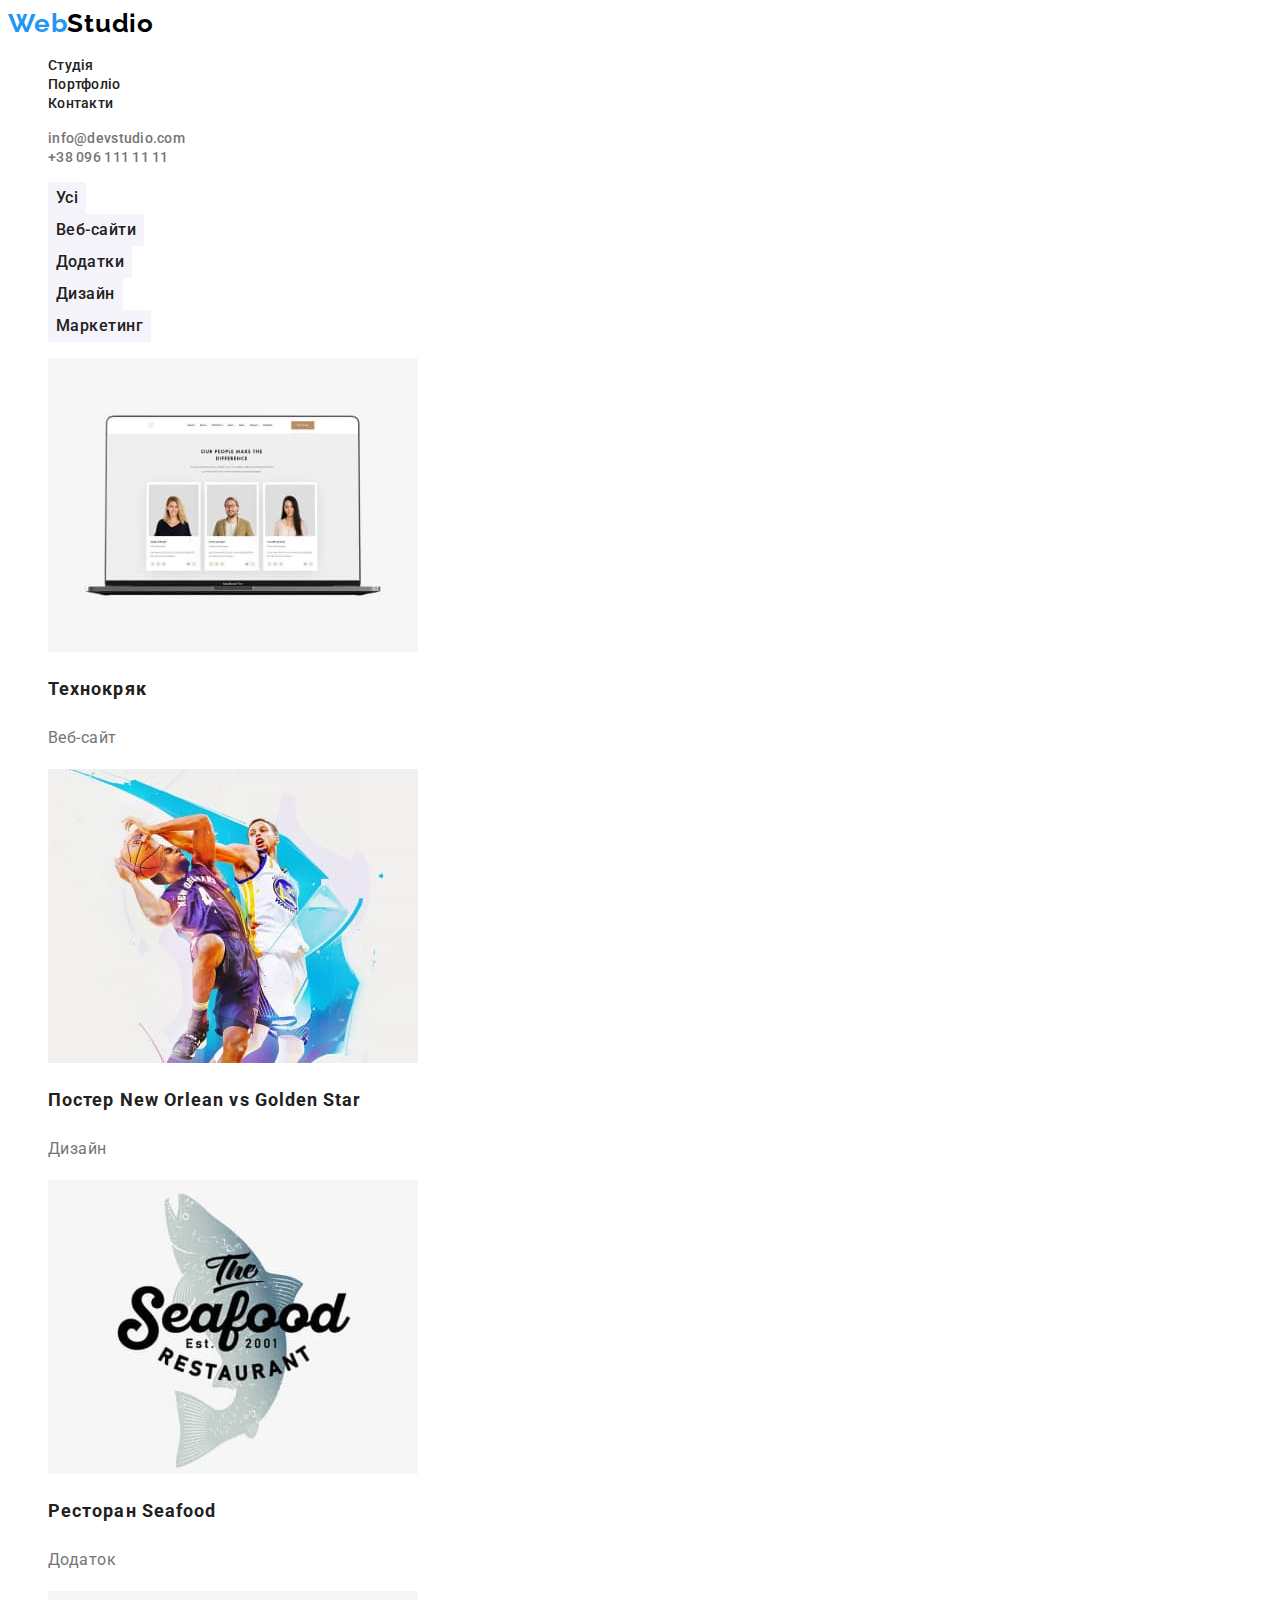
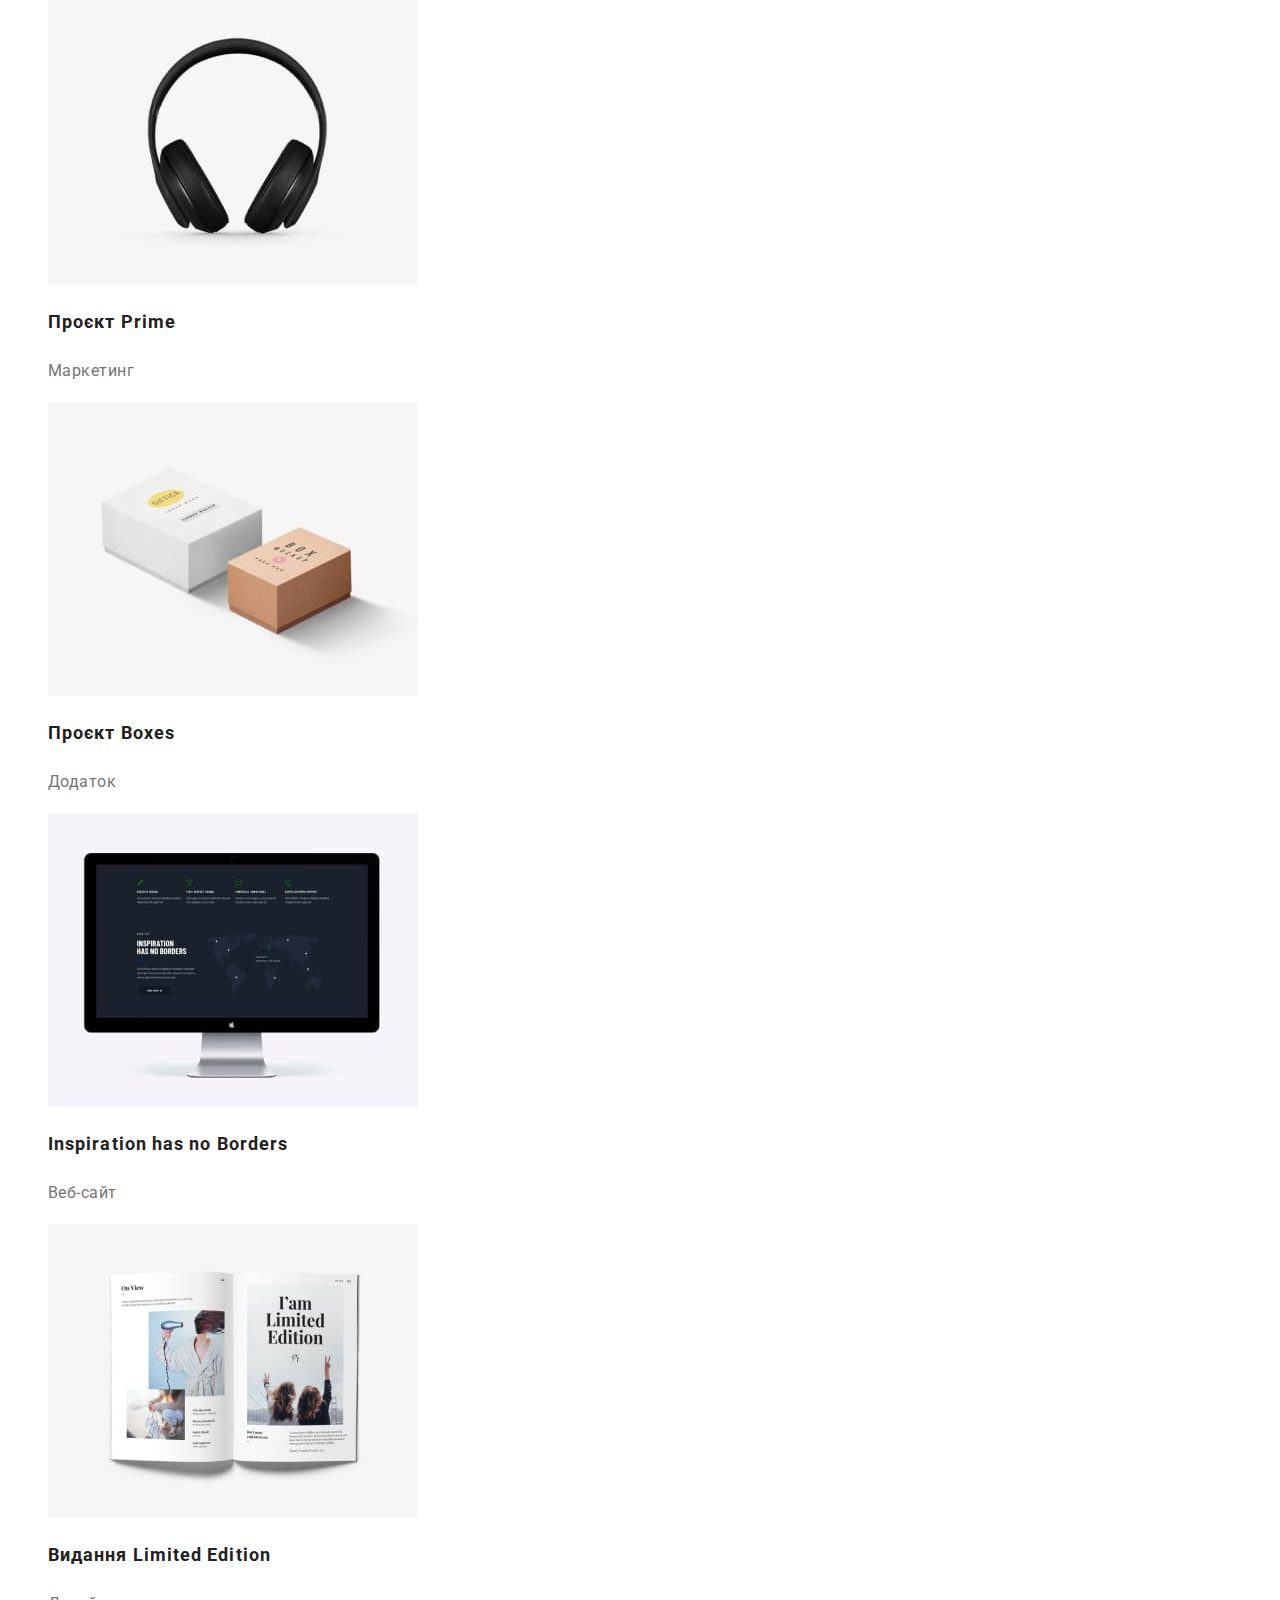
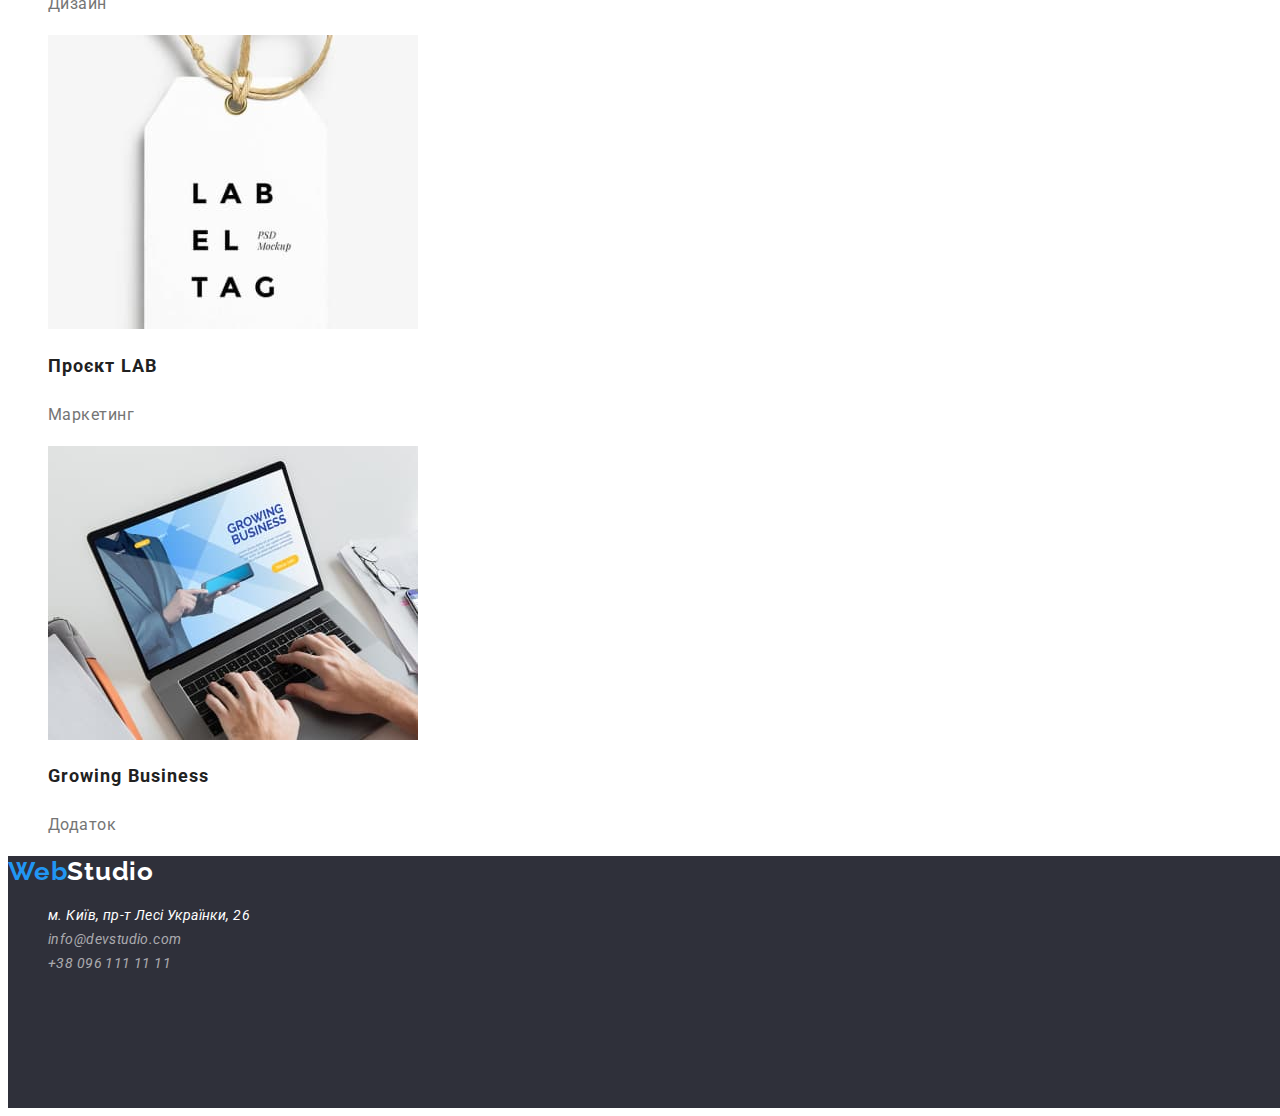
==== portfolio.html @ 35b89006 "homework 3" ====
<!DOCTYPE html>
<html lang="uk-UA">
  <head>
    <meta charset="UTF-8" />
    <meta http-equiv="X-UA-Compatible" content="IE=edge" />
    <meta name="viewport" content="width=device-width, initial-scale=1.0" />
    <title>Портфоліо</title>
    <link rel="preconnect" href="https://fonts.googleapis.com" />
    <link rel="preconnect" href="https://fonts.gstatic.com" crossorigin />
    <link
      href="https://fonts.googleapis.com/css2?family=Raleway:wght@700&family=Roboto:wght@400;500;700;900&display=swap"
      rel="stylesheet"
    />
    <link rel="stylesheet" href="./css/styles.css" />
  </head>

  <body>
    <header class="header">
      <!--Головна інформація-->
      <nav class="nav">
        <a href="./index.html" class="link logo"
          ><span class="logo-web">Web</span
          ><span class="logo-studio">Studio</span></a
        >
        <ul class="list site-navigation">
          <li><a href="./index.html" class="link">Студія</a></li>
          <li>
            <a href="./portfolio.html" class="link current-portfolio"
              >Портфоліо</a
            >
          </li>
          <li><a href="#" class="link current-contacts">Контакти</a></li>
        </ul>
      </nav>

      <!--Контактна інформація-->
      <ul class="list contacts">
        <li>
          <a href="mailto:info@devstudio.com" class="link"
            >info@devstudio.com</a
          >
        </li>
        <li><a href="tel:+380961111111" class="link">+38 096 111 11 11</a></li>
      </ul>
    </header>

    <main>
      <section class="section">
        <h1 class="visually-hidden">Приклади наших робіт</h1>
        <!--Фільтр-->
        <ul class="list">
          <li><button type="button" class="filtr">Усі</button></li>
          <li><button type="button" class="filtr">Веб-сайти</button></li>
          <li><button type="button" class="filtr">Додатки</button></li>
          <li><button type="button" class="filtr">Дизайн</button></li>
          <li><button type="button" class="filtr">Маркетинг</button></li>
        </ul>
        <!-- Приклади наших робіт -->
        <ul class="list examples">
          <li>
            <img
              src="./images/website.jpg"
              alt="Веб-сайт"
              width="370"
              height="294"
            />
            <h2 class="title">Технокряк</h2>
            <p>Веб-сайт</p>
          </li>
          <li>
            <img
              src="./images/basketball_players.jpg"
              alt="Два гравці в баскетбол"
              width="370"
              height="294"
            />
            <h2 class="title">
              Постер <span lang="en"> New Orlean vs Golden Star</span>
            </h2>
            <p>Дизайн</p>
          </li>
          <li>
            <img
              src="./images/seafood_restaurant.jpg"
              alt="Ресторан Seafood"
              width="370"
              height="294"
            />
            <h2 class="title">Ресторан <span lang="en">Seafood</span></h2>
            <p>Додаток</p>
          </li>
          <li>
            <img
              src="./images/headphones.jpg"
              alt="Навушники"
              width="370"
              height="294"
            />
            <h2 class="title">Проєкт <span lang="en">Prime</span></h2>
            <p>Маркетинг</p>
          </li>
          <li>
            <img
              src="./images/two_boxes.jpg"
              alt="Дві коробки"
              width="370"
              height="294"
            />
            <h2 class="title">Проєкт <span lang="en">Boxes</span></h2>
            <p>Додаток</p>
          </li>
          <li>
            <img
              src="./images/monitor.jpg"
              alt="Монітор"
              width="370"
              height="294"
            />
            <h2 class="title">
              <span lang="en">Inspiration has no Borders</span>
            </h2>
            <p>Веб-сайт</p>
          </li>
          <li>
            <img
              src="./images/journal.jpg"
              alt="Журнал"
              width="370"
              height="294"
            />
            <h2 class="title">
              Видання <span lang="en">Limited Edition</span>
            </h2>
            <p>Дизайн</p>
          </li>
          <li>
            <img
              src="./images/label.jpg"
              alt="Етикетка з надписом"
              width="370"
              height="294"
            />
            <h2 class="title">Проєкт <span lang="en">LAB</span></h2>
            <p>Маркетинг</p>
          </li>
          <li>
            <img
              src="./images/laptop_with_website.jpg"
              alt="Ноутбук з веб-сайтом"
              width="370"
              height="294"
            />
            <h2 class="title"><span lang="en">Growing Business</span></h2>
            <p>Додаток</p>
          </li>
        </ul>
      </section>
    </main>
    <!--Підвал, логотип посилання на головну, адреса, список контактів-->
    <footer class="footer">
      <a href="./index.html" class="link logo"
        ><span class="logo-web">Web</span
        ><span class="logo-studio">Studio</span></a
      >
      <address>
        <ul class="list contacts-ft">
          <li>
            <a
              href="https://goo.gl/maps/CPtrU1FHBa2aNyZL9"
              target="_blank"
              rel="noopener noreferrer nofollow"
              class="adress"
              >м. Київ, пр-т Лесі Українки, 26</a
            >
          </li>
          <li>
            <a href="mailto:info@devstudio.com" class="link"
              >info@devstudio.com</a
            >
          </li>
          <li>
            <a href="tel:+380961111111" class="link">+38 096 111 11 11</a>
          </li>
        </ul>
      </address>
    </footer>
  </body>
</html>
---- css/styles.css ----
:root {
  --main-text-color: #757575;
  --turquoise-color: #2196f3;
  --nav-title-color: #212121;
  --tel-mail-footer-col: rgba(255, 255, 255, 0.6);
  --white-color: #ffffff;
  --black-color: #000000;
  --dark-color: #2f303a;
  --section-light-color: #f5f4fa;
  --button-active-color: #188ce8;
}

body {
  font-family: 'Roboto', sans-serif;
  color: var(--main-text-color);
  background-color: var(--white-color);
}

.list {
  list-style: none;
}

.link {
  text-decoration: none;
}

.visually-hidden {
  position: absolute;
  white-space: nowrap;
  width: 1px;
  height: 1px;
  overflow: hidden;
  border: 0;
  padding: 0;
  clip: rect(0 0 0 0);
  clip-path: inset(50%);
  margin: -1px;
}
/* Хедер */
.nav .logo-web {
  color: var(--turquoise-color);
}
.nav .logo-studio {
  color: var(--black-color);
}

.logo {
  font-family: 'Raleway', sans-serif;
  font-weight: 700;
  font-size: 26px;
  line-height: calc(31 / 26);
  letter-spacing: 0.03em;
}

.site-navigation .link {
  font-weight: 500;
  font-size: 14px;
  line-height: 16px;
  letter-spacing: 0.02em;
  color: var(--nav-title-color);
}
.nav .link:hover,
.nav .link:focus {
  color: var(--turquoise-color);
}

.nav .link.current {
  color: var(--turquoise-color);
}

.contacts .link {
  font-weight: 500;
  font-size: 14px;
  line-height: 16px;
  letter-spacing: 0.02em;
  color: var(--main-text-color);
}
.contacts .link:hover,
.contacts .link:focus {
  color: var(--turquoise-color);
}

/*Герой*/
.hero {
  width: 1600px;
  height: 600px;
  left: 0px;
  top: 80px;
  background-color: var(--dark-color);
}

.hero .title {
  width: 696px;
  height: 120px;
  left: 452px;
  top: 280px;
  font-weight: 900;
  font-size: 44px;
  line-height: 60px;
  text-align: center;
  letter-spacing: 0.06em;
  text-transform: uppercase;
  color: var(--white-color);
}
/*Кнопка замовити послугу*/
.button {
  width: 216px;
  height: 50px;
  left: 692px;
  top: 430px;
  font-family: inherit;
  font-weight: 700;
  font-size: 16px;
  line-height: calc(30 / 16);
  letter-spacing: 0.06em;
  border-color: transparent;
  cursor: pointer;
  box-shadow: 0px 4px 4px rgba(0, 0, 0, 0.15);
  border-radius: 4px;
  color: var(--white-color);
  background-color: var(--turquoise-color);
}

.button:hover,
.button:focus {
  background-color: var(--button-active-color);
}

/*Фільтр*/
.filtr {
  font-family: inherit;
  font-weight: 500;
  font-size: 16px;
  line-height: calc(26 / 16);
  text-align: center;
  border-color: transparent;
  cursor: pointer;
  letter-spacing: 0.03em;
  color: var(--nav-title-color);
  background-color: var(--section-light-color);
}
.filtr:hover,
.filtr:focus {
  color: var(--white-color);
  background-color: var(--turquoise-color);
  box-shadow: 0px 3px 1px rgba(0, 0, 0, 0.1), 0px 1px 2px rgba(0, 0, 0, 0.08),
    0px 2px 2px rgba(0, 0, 0, 0.12);
}
/*Секції*/
.section .title {
  font-weight: 700;
  font-size: 36px;
  line-height: calc(42 / 36);
  letter-spacing: 0.03em;
  color: var(--nav-title-color);
}

.items-section .title {
  font-size: 14px;
  line-height: calc(16 / 14);
  letter-spacing: 0.03em;
  text-transform: uppercase;
}

.items-section p {
  font-size: 14px;
  line-height: calc(24 / 14);
  letter-spacing: 0.03em;
}

.our-team-img .title {
  font-weight: 500;
  font-size: 16px;
  line-height: calc(19 / 16);
  text-align: center;
}

.our-team-img p {
  font-size: 16px;
  line-height: 19px;
  letter-spacing: 0.03em;
  text-align: center;
}

.our-team {
  background-color: var(--section-light-color);
}

.examples .title {
  font-size: 18px;
  line-height: calc(36 / 18);
  letter-spacing: 0.06em;
}

.examples p {
  font-size: 16px;
  line-height: calc(30 / 16);
  letter-spacing: 0.03em;
}

.bg-white {
  background-color: var(--white-color);
}

/*Підвал*/
.footer {
  width: 1600px;
  height: 252px;
  left: 0px;
  top: 2094px;
  background-color: var(--dark-color);
}
.footer .logo-web {
  color: var(--turquoise-color);
}

.footer .logo-studio {
  color: var(--white-color);
}
.contacts-ft .adress {
  font-weight: 400;
  font-size: 14px;
  line-height: 24px;
  letter-spacing: 0.03em;
  color: var(--white-color);
  text-decoration: none;
}
.contacts-ft .adress:hover,
.contacts-ft .adress:focus {
  color: var(--turquoise-color);
}
.contacts-ft .link {
  color: var(--tel-mail-footer-col);
  font-size: 14px;
  line-height: calc(24 / 14);
  letter-spacing: 0.03em;
}
.contacts-ft .link:hover,
.contacts-ft .link:focus {
  color: var(--turquoise-color);
}
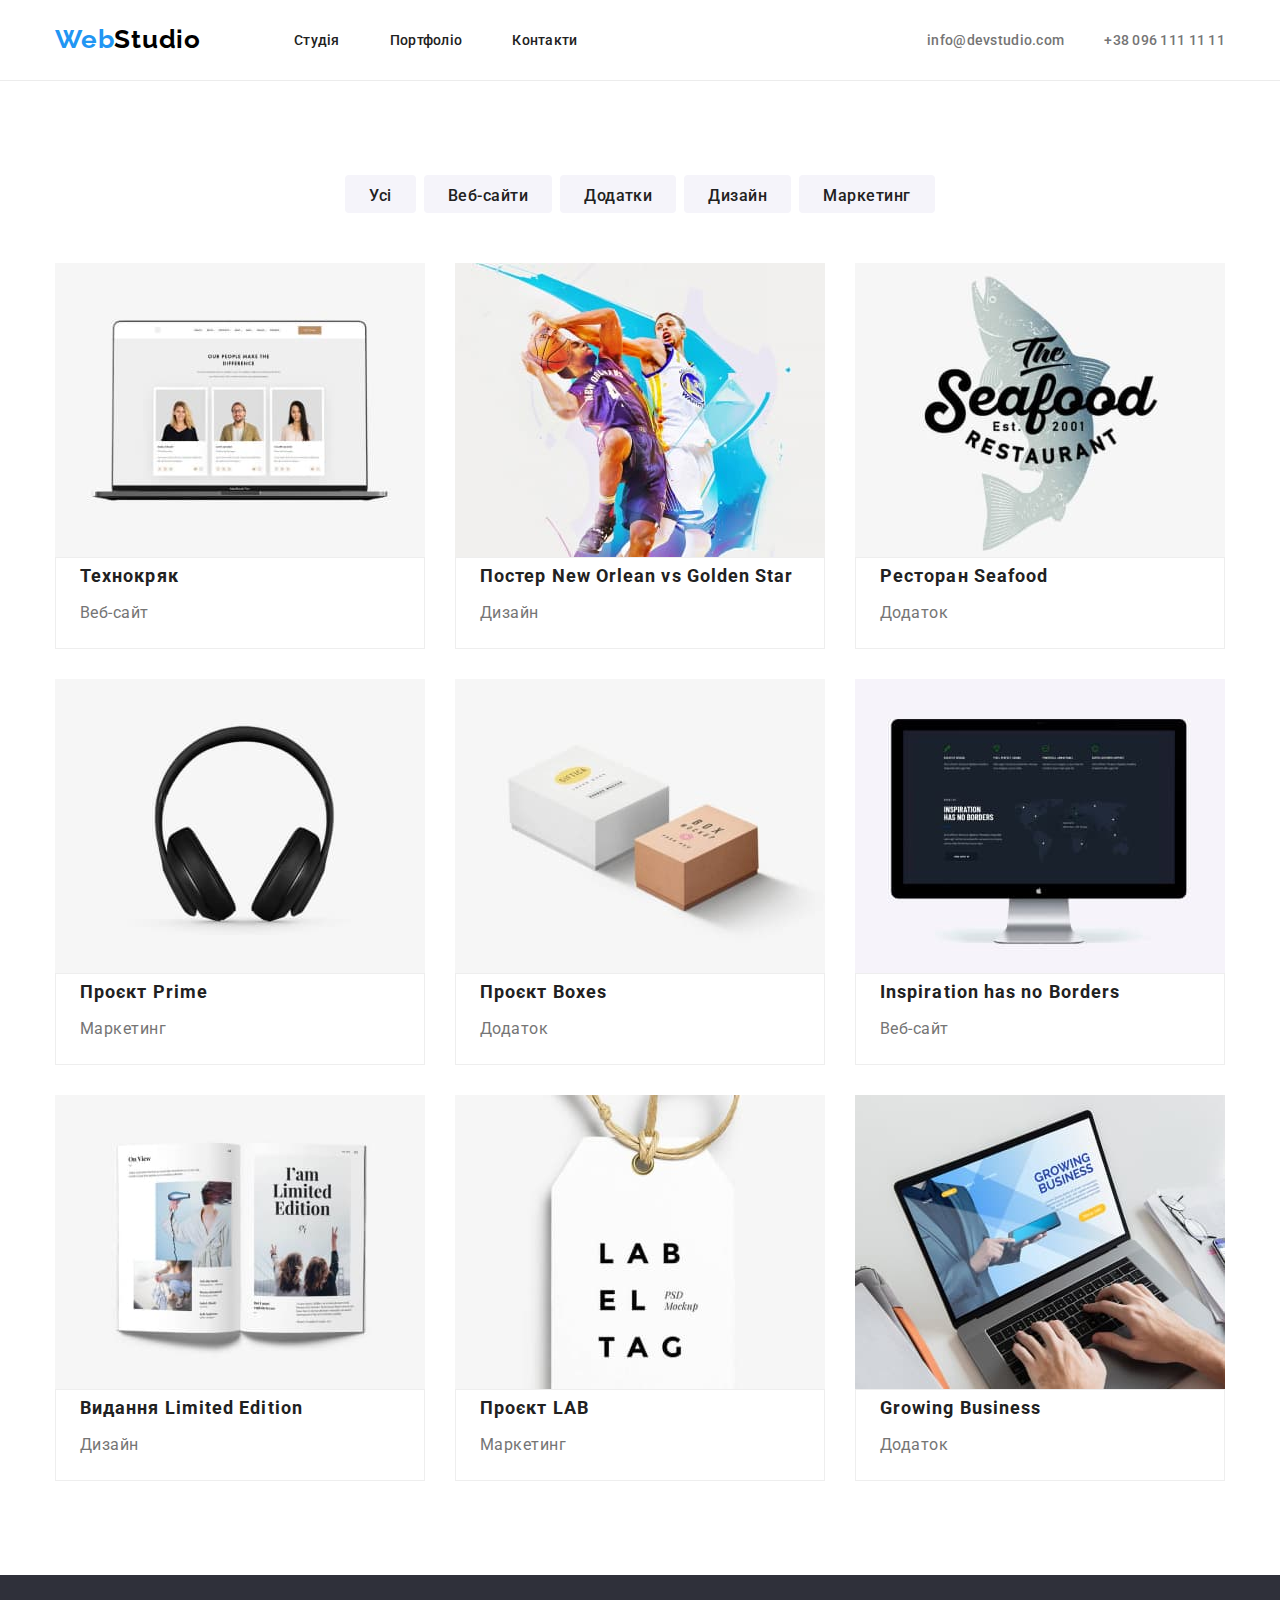
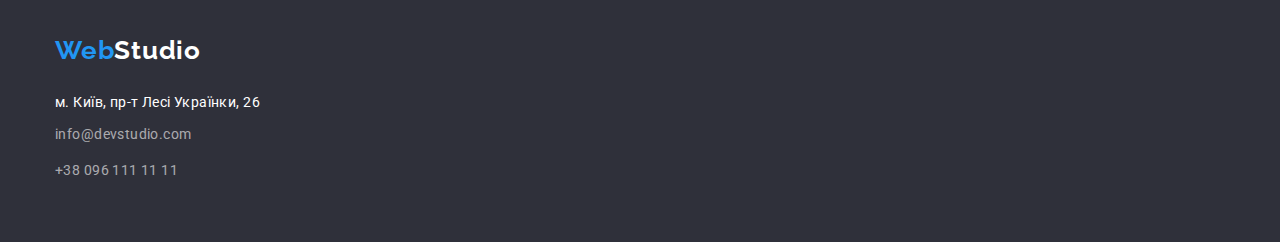
==== commit 8c293c02: "homework 3" ====
--- a/portfolio.html
+++ b/portfolio.html
@@ -11,178 +11,199 @@
       href="https://fonts.googleapis.com/css2?family=Raleway:wght@700&family=Roboto:wght@400;500;700;900&display=swap"
       rel="stylesheet"
     />
+    <link rel="stylesheet" href="./css/modern-normalize.css" />
     <link rel="stylesheet" href="./css/styles.css" />
   </head>
 
   <body>
     <header class="header">
       <!--Головна інформація-->
-      <nav class="nav">
+      <div class="container main-nav">
+        <nav class="nav">
+          <a href="./index.html" class="link logo"><span class="logo-web">Web</span><span
+              class="logo-studio">Studio</span></a>
+          <ul class="list site-navigation">
+            <li class="item"><a href="./index.html" class="link">Студія</a></li>
+            <li class="item">
+              <a href="./portfolio.html" class="link current-portfolio">Портфоліо</a>
+            </li>
+            <li class="item"><a href="#" class="link current-contacts">Контакти</a></li>
+          </ul>
+        </nav>
+    
+        <!--Контактна інформація-->
+        <ul class="list contacts">
+          <li class="item">
+            <a href="mailto:info@devstudio.com" class="link">info@devstudio.com</a>
+          </li>
+          <li class="item">
+            <a href="tel:+380961111111" class="link">+38 096 111 11 11</a>
+          </li>
+        </ul>
+      </div>
+    </header>
+
+    <main>
+      <section class="section">
+        <div class="container">
+          <h1 class="visually-hidden">Приклади наших робіт</h1>
+          <!--Фільтр-->
+          <ul class="list filtrs">
+            <li class="item"><button type="button" class="filtr">Усі</button></li>
+            <li class="item"><button type="button" class="filtr">Веб-сайти</button></li>
+            <li class="item"><button type="button" class="filtr">Додатки</button></li>
+            <li class="item"><button type="button" class="filtr">Дизайн</button></li>
+            <li class="item"><button type="button" class="filtr">Маркетинг</button></li>
+          </ul>
+          <!-- Приклади наших робіт -->
+          <ul class="list examples">
+            <li class="item">
+              <img
+                src="./images/website.jpg"
+                alt="Веб-сайт"
+                width="370"
+                height="294"
+              />
+              <div class="signature">
+              <h2 class="title">Технокряк</h2>
+              <p>Веб-сайт</p>
+              </div>
+            </li>
+            <li class="item">
+              <img
+                src="./images/basketball_players.jpg"
+                alt="Два гравці в баскетбол"
+                width="370"
+                height="294"
+              />
+              <div class="signature">
+              <h2 class="title">
+                Постер <span lang="en">New Orlean vs Golden Star</span>
+              </h2>
+              <p>Дизайн</p>
+              </div>
+            </li>
+            <li class="item">
+              <img
+                src="./images/seafood_restaurant.jpg"
+                alt="Ресторан Seafood"
+                width="370"
+                height="294"
+              />
+              <div class="signature">
+              <h2 class="title">Ресторан <span lang="en">Seafood</span></h2>
+              <p>Додаток</p>
+              </div>
+            </li>
+            <li class="item">
+              <img
+                src="./images/headphones.jpg"
+                alt="Навушники"
+                width="370"
+                height="294"
+              />
+              <div class="signature">
+              <h2 class="title">Проєкт <span lang="en">Prime</span></h2>
+              <p>Маркетинг</p>
+              </div>
+            </li>
+            <li class="item">
+              <img
+                src="./images/two_boxes.jpg"
+                alt="Дві коробки"
+                width="370"
+                height="294"
+              />
+              <div class="signature">
+              <h2 class="title">Проєкт <span lang="en">Boxes</span></h2>
+              <p>Додаток</p>
+              </div>
+            </li>
+            <li class="item">
+              <img
+                src="./images/monitor.jpg"
+                alt="Монітор"
+                width="370"
+                height="294"
+              />
+              <div class="signature">
+              <h2 class="title">
+                <span lang="en">Inspiration has no Borders</span>
+              </h2>
+              <p>Веб-сайт</p>
+              </div>
+            </li>
+            <li class="item">
+              <img
+                src="./images/journal.jpg"
+                alt="Журнал"
+                width="370"
+                height="294"
+              />
+              <div class="signature">
+              <h2 class="title">
+                Видання <span lang="en">Limited Edition</span>
+              </h2>
+              <p>Дизайн</p>
+              </div>
+            </li>
+            <li class="item">
+              <img
+                src="./images/label.jpg"
+                alt="Етикетка з надписом"
+                width="370"
+                height="294"
+              />
+              <div class="signature">
+              <h2 class="title">Проєкт <span lang="en">LAB</span></h2>
+              <p>Маркетинг</p>
+              </div>
+            </li>
+            <li class="item">
+              <img
+                src="./images/laptop_with_website.jpg"
+                alt="Ноутбук з веб-сайтом"
+                width="370"
+                height="294"
+              />
+              <div class="signature">
+              <h2 class="title"><span lang="en">Growing Business</span></h2>
+              <p>Додаток</p>
+              </div>
+            </li>
+          </ul>
+        </div>
+      </section>
+    </main>
+    <!--Підвал, логотип посилання на головну, адреса, список контактів-->
+    <footer class="footer">
+      <div class="container">
         <a href="./index.html" class="link logo"
           ><span class="logo-web">Web</span
           ><span class="logo-studio">Studio</span></a
         >
-        <ul class="list site-navigation">
-          <li><a href="./index.html" class="link">Студія</a></li>
-          <li>
-            <a href="./portfolio.html" class="link current-portfolio"
-              >Портфоліо</a
-            >
-          </li>
-          <li><a href="#" class="link current-contacts">Контакти</a></li>
-        </ul>
-      </nav>
-
-      <!--Контактна інформація-->
-      <ul class="list contacts">
-        <li>
-          <a href="mailto:info@devstudio.com" class="link"
-            >info@devstudio.com</a
-          >
-        </li>
-        <li><a href="tel:+380961111111" class="link">+38 096 111 11 11</a></li>
-      </ul>
-    </header>
-
-    <main>
-      <section class="section">
-        <h1 class="visually-hidden">Приклади наших робіт</h1>
-        <!--Фільтр-->
-        <ul class="list">
-          <li><button type="button" class="filtr">Усі</button></li>
-          <li><button type="button" class="filtr">Веб-сайти</button></li>
-          <li><button type="button" class="filtr">Додатки</button></li>
-          <li><button type="button" class="filtr">Дизайн</button></li>
-          <li><button type="button" class="filtr">Маркетинг</button></li>
-        </ul>
-        <!-- Приклади наших робіт -->
-        <ul class="list examples">
-          <li>
-            <img
-              src="./images/website.jpg"
-              alt="Веб-сайт"
-              width="370"
-              height="294"
-            />
-            <h2 class="title">Технокряк</h2>
-            <p>Веб-сайт</p>
-          </li>
-          <li>
-            <img
-              src="./images/basketball_players.jpg"
-              alt="Два гравці в баскетбол"
-              width="370"
-              height="294"
-            />
-            <h2 class="title">
-              Постер <span lang="en"> New Orlean vs Golden Star</span>
-            </h2>
-            <p>Дизайн</p>
-          </li>
-          <li>
-            <img
-              src="./images/seafood_restaurant.jpg"
-              alt="Ресторан Seafood"
-              width="370"
-              height="294"
-            />
-            <h2 class="title">Ресторан <span lang="en">Seafood</span></h2>
-            <p>Додаток</p>
-          </li>
-          <li>
-            <img
-              src="./images/headphones.jpg"
-              alt="Навушники"
-              width="370"
-              height="294"
-            />
-            <h2 class="title">Проєкт <span lang="en">Prime</span></h2>
-            <p>Маркетинг</p>
-          </li>
-          <li>
-            <img
-              src="./images/two_boxes.jpg"
-              alt="Дві коробки"
-              width="370"
-              height="294"
-            />
-            <h2 class="title">Проєкт <span lang="en">Boxes</span></h2>
-            <p>Додаток</p>
-          </li>
-          <li>
-            <img
-              src="./images/monitor.jpg"
-              alt="Монітор"
-              width="370"
-              height="294"
-            />
-            <h2 class="title">
-              <span lang="en">Inspiration has no Borders</span>
-            </h2>
-            <p>Веб-сайт</p>
-          </li>
-          <li>
-            <img
-              src="./images/journal.jpg"
-              alt="Журнал"
-              width="370"
-              height="294"
-            />
-            <h2 class="title">
-              Видання <span lang="en">Limited Edition</span>
-            </h2>
-            <p>Дизайн</p>
-          </li>
-          <li>
-            <img
-              src="./images/label.jpg"
-              alt="Етикетка з надписом"
-              width="370"
-              height="294"
-            />
-            <h2 class="title">Проєкт <span lang="en">LAB</span></h2>
-            <p>Маркетинг</p>
-          </li>
-          <li>
-            <img
-              src="./images/laptop_with_website.jpg"
-              alt="Ноутбук з веб-сайтом"
-              width="370"
-              height="294"
-            />
-            <h2 class="title"><span lang="en">Growing Business</span></h2>
-            <p>Додаток</p>
-          </li>
-        </ul>
-      </section>
-    </main>
-    <!--Підвал, логотип посилання на головну, адреса, список контактів-->
-    <footer class="footer">
-      <a href="./index.html" class="link logo"
-        ><span class="logo-web">Web</span
-        ><span class="logo-studio">Studio</span></a
-      >
-      <address>
-        <ul class="list contacts-ft">
-          <li>
-            <a
-              href="https://goo.gl/maps/CPtrU1FHBa2aNyZL9"
-              target="_blank"
-              rel="noopener noreferrer nofollow"
-              class="adress"
-              >м. Київ, пр-т Лесі Українки, 26</a
-            >
-          </li>
-          <li>
-            <a href="mailto:info@devstudio.com" class="link"
-              >info@devstudio.com</a
-            >
-          </li>
-          <li>
-            <a href="tel:+380961111111" class="link">+38 096 111 11 11</a>
-          </li>
-        </ul>
-      </address>
+        <address>
+          <ul class="list contacts-ft">
+            <li class="item">
+              <a
+                href="https://goo.gl/maps/CPtrU1FHBa2aNyZL9"
+                target="_blank"
+                rel="noopener noreferrer nofollow"
+                class="adress"
+                >м. Київ, пр-т Лесі Українки, 26</a
+              >
+            </li>
+            <li class="item">
+              <a href="mailto:info@devstudio.com" class="link"
+                >info@devstudio.com</a
+              >
+            </li>
+            <li class="item">
+              <a href="tel:+380961111111" class="link">+38 096 111 11 11</a>
+            </li>
+          </ul>
+        </address>
+      </div>
     </footer>
   </body>
 </html>
--- a/css/styles.css
+++ b/css/styles.css
@@ -16,12 +16,41 @@
   background-color: var(--white-color);
 }
 
+h1,
+h2,
+h3,
+h4,
+h5,
+h6,
+p {
+  margin-top: 0;
+  margin-bottom: 0;
+}
+
 .list {
   list-style: none;
+  padding-left: 0;
+  margin: 0;
 }
 
 .link {
   text-decoration: none;
+  color: inherit;
+}
+
+img {
+  display: block;
+  max-width: 100%;
+  height: auto;
+}
+
+
+.container {
+  width: 1200px;
+  padding-left: 15px;
+  padding-right: 15px;
+  margin-left: auto;
+  margin-right: auto;
 }
 
 .visually-hidden {
@@ -36,7 +65,9 @@
   clip-path: inset(50%);
   margin: -1px;
 }
+
 /* Хедер */
+
 .nav .logo-web {
   color: var(--turquoise-color);
 }
@@ -52,13 +83,42 @@
   letter-spacing: 0.03em;
 }
 
+.main-nav {
+  display: flex;
+  align-items: center;
+}
+
+.nav {
+  display: flex;
+}
+
+.nav .logo {
+  display: block;
+  padding-top: 24px;
+  padding-bottom: 25px;
+  margin-right: 93px;
+}
+
+.site-navigation{
+  display: flex;
+}
+
+.site-navigation .item:not(:last-child){
+  margin-right: 50px;
+}
+
 .site-navigation .link {
+  display: block;
+  width: 100%;
+  padding-top: 32px;
+  padding-bottom: 32px;
   font-weight: 500;
   font-size: 14px;
   line-height: 16px;
   letter-spacing: 0.02em;
   color: var(--nav-title-color);
 }
+
 .nav .link:hover,
 .nav .link:focus {
   color: var(--turquoise-color);
@@ -68,7 +128,19 @@
   color: var(--turquoise-color);
 }
 
+.contacts {
+  display: flex;
+  margin-left: auto;
+}
+
+.contacts .item:not(:last-child) {
+  margin-right: 40px;
+}
+
 .contacts .link {
+  display: block;
+  padding-top: 32px;
+  padding-bottom: 32px;
   font-weight: 500;
   font-size: 14px;
   line-height: 16px;
@@ -80,34 +152,35 @@
   color: var(--turquoise-color);
 }
 
+.header {
+  border-bottom: 1px solid #ECECEC;
+}
+
 /*Герой*/
 .hero {
-  width: 1600px;
-  height: 600px;
-  left: 0px;
-  top: 80px;
+  padding-top: 200px;
+  padding-bottom: 200px;
+  text-align: center;
   background-color: var(--dark-color);
 }
 
 .hero .title {
+  margin-left: auto;
+  margin-right: auto;
+  margin-bottom: 30px;
   width: 696px;
-  height: 120px;
-  left: 452px;
-  top: 280px;
   font-weight: 900;
   font-size: 44px;
-  line-height: 60px;
-  text-align: center;
+  line-height: calc(60 / 44);
   letter-spacing: 0.06em;
   text-transform: uppercase;
   color: var(--white-color);
 }
+
 /*Кнопка замовити послугу*/
 .button {
-  width: 216px;
+  width: 200px;
   height: 50px;
-  left: 692px;
-  top: 430px;
   font-family: inherit;
   font-weight: 700;
   font-size: 16px;
@@ -126,8 +199,122 @@
   background-color: var(--button-active-color);
 }
 
+/*Секції*/
+
+/*Секція наші сильні якості*/
+
+.section {
+  padding-top: 94px;
+  padding-bottom: 94px;
+}
+
+.section .title {
+  font-weight: 700;
+  font-size: 36px;
+  line-height: calc(42 / 36);
+  letter-spacing: 0.03em;
+  color: var(--nav-title-color);
+}
+
+.our-strengths .title {
+  margin-bottom: 10px;
+  font-size: 14px;
+  line-height: calc(16 / 14);
+  letter-spacing: 0.03em;
+  text-transform: uppercase;
+}
+
+.our-strengths p {
+  font-size: 14px;
+  line-height: calc(24 / 14);
+  letter-spacing: 0.03em;
+}
+
+.our-strengths {
+  width: 100%;
+}
+.our-strengths .item {
+  max-width: 270px;
+  margin: 0;
+}
+
+.our-strengths .items-section {
+  display: flex;
+  justify-content: space-between;
+}
+
+/* Секція чим ми займаємося */
+.what-we-do .title {
+  margin-bottom: 50px;
+  text-align: center;
+}
+.what-we-do {
+  padding: 0;
+}
+.images {
+  display: flex;
+  flex-wrap: wrap;
+  gap: 30px;
+}
+
+/* Секція наша команда*/
+
+.our-team {
+  background-color: var(--section-light-color);
+}
+
+.our-team .title {
+  margin-bottom: 50px;
+  text-align: center;
+}
+
+.our-team-img {
+  display: flex;
+  flex-wrap: wrap;
+  gap: 30px;
+}
+
+.our-team-img .title {
+  margin-top: 30px;
+  margin-bottom: 10px;
+  font-weight: 500;
+  font-size: 16px;
+  line-height: calc(19 / 16);
+  text-align: center;
+  letter-spacing: 0.03em;
+  color: var(--nav-title-color);
+
+}
+.our-team-img p {
+  margin-bottom: 30px;
+  font-size: 16px;
+  line-height: 19px;
+  letter-spacing: 0.03em;
+  text-align: center;
+}
+.our-team-img .item {
+  background-color: var(--white-color);
+  overflow: hidden;
+  box-shadow: 0px 1px 3px rgba(0, 0, 0, 0.12), 0px 1px 1px rgba(0, 0, 0, 0.14),
+  0px 2px 1px rgba(0, 0, 0, 0.2);
+  border-radius: 0px 0px 4px 4px;
+}
+/*Портфоліо*/
+
 /*Фільтр*/
+.filtrs {
+  display: flex;
+  justify-content: center;
+  margin-bottom: 50px;
+}
+  
+.filtrs .item:not(:last-child) {
+  margin-right: 8px;
+}
+
 .filtr {
+  height: 38px;
+  padding: 6px 22px;
   font-family: inherit;
   font-weight: 500;
   font-size: 16px;
@@ -138,7 +325,9 @@
   letter-spacing: 0.03em;
   color: var(--nav-title-color);
   background-color: var(--section-light-color);
-}
+  border-radius: 4px;
+}
+
 .filtr:hover,
 .filtr:focus {
   color: var(--white-color);
@@ -146,70 +335,54 @@
   box-shadow: 0px 3px 1px rgba(0, 0, 0, 0.1), 0px 1px 2px rgba(0, 0, 0, 0.08),
     0px 2px 2px rgba(0, 0, 0, 0.12);
 }
-/*Секції*/
-.section .title {
-  font-weight: 700;
-  font-size: 36px;
-  line-height: calc(42 / 36);
-  letter-spacing: 0.03em;
-  color: var(--nav-title-color);
-}
-
-.items-section .title {
-  font-size: 14px;
-  line-height: calc(16 / 14);
-  letter-spacing: 0.03em;
-  text-transform: uppercase;
-}
-
-.items-section p {
-  font-size: 14px;
-  line-height: calc(24 / 14);
-  letter-spacing: 0.03em;
-}
-
-.our-team-img .title {
-  font-weight: 500;
-  font-size: 16px;
-  line-height: calc(19 / 16);
-  text-align: center;
-}
-
-.our-team-img p {
-  font-size: 16px;
-  line-height: 19px;
-  letter-spacing: 0.03em;
-  text-align: center;
-}
-
-.our-team {
-  background-color: var(--section-light-color);
+
+/*Приклади наших робіт*/
+.examples {
+  display: flex;
+  flex-wrap: wrap;
+  margin-top: 50px;
+  gap: 30px;
 }
 
 .examples .title {
+  padding-left: 24px;
+  padding-right: 24px;
+  margin-bottom: 4px;
   font-size: 18px;
   line-height: calc(36 / 18);
   letter-spacing: 0.06em;
 }
 
 .examples p {
+  max-width: 100%;
+  padding-left: 24px;
+  Padding-right: 24px;
+  padding-bottom: 20px;
   font-size: 16px;
   line-height: calc(30 / 16);
   letter-spacing: 0.03em;
 }
 
-.bg-white {
-  background-color: var(--white-color);
+.signature {
+  background-color: #FFFFFF;
+  border: 1px solid #EEEEEE;
 }
 
 /*Підвал*/
 .footer {
-  width: 1600px;
-  height: 252px;
-  left: 0px;
-  top: 2094px;
   background-color: var(--dark-color);
-}
+  padding-top: 60px;
+  padding-bottom: 60px;
+}
+.footer address{
+  font-style: normal;
+}
+
+.footer .logo {
+  display: block;
+  margin-bottom: 28px;
+}
+
 .footer .logo-web {
   color: var(--turquoise-color);
 }
@@ -220,7 +393,7 @@
 .contacts-ft .adress {
   font-weight: 400;
   font-size: 14px;
-  line-height: 24px;
+  line-height: 16px;
   letter-spacing: 0.03em;
   color: var(--white-color);
   text-decoration: none;
@@ -239,3 +412,10 @@
 .contacts-ft .link:focus {
   color: var(--turquoise-color);
 }
+.contacts-ft .item:not(:last-child) {
+  margin-bottom: 12px;
+}
+
+.contacts-ft .item {
+  display: flex;
+}
